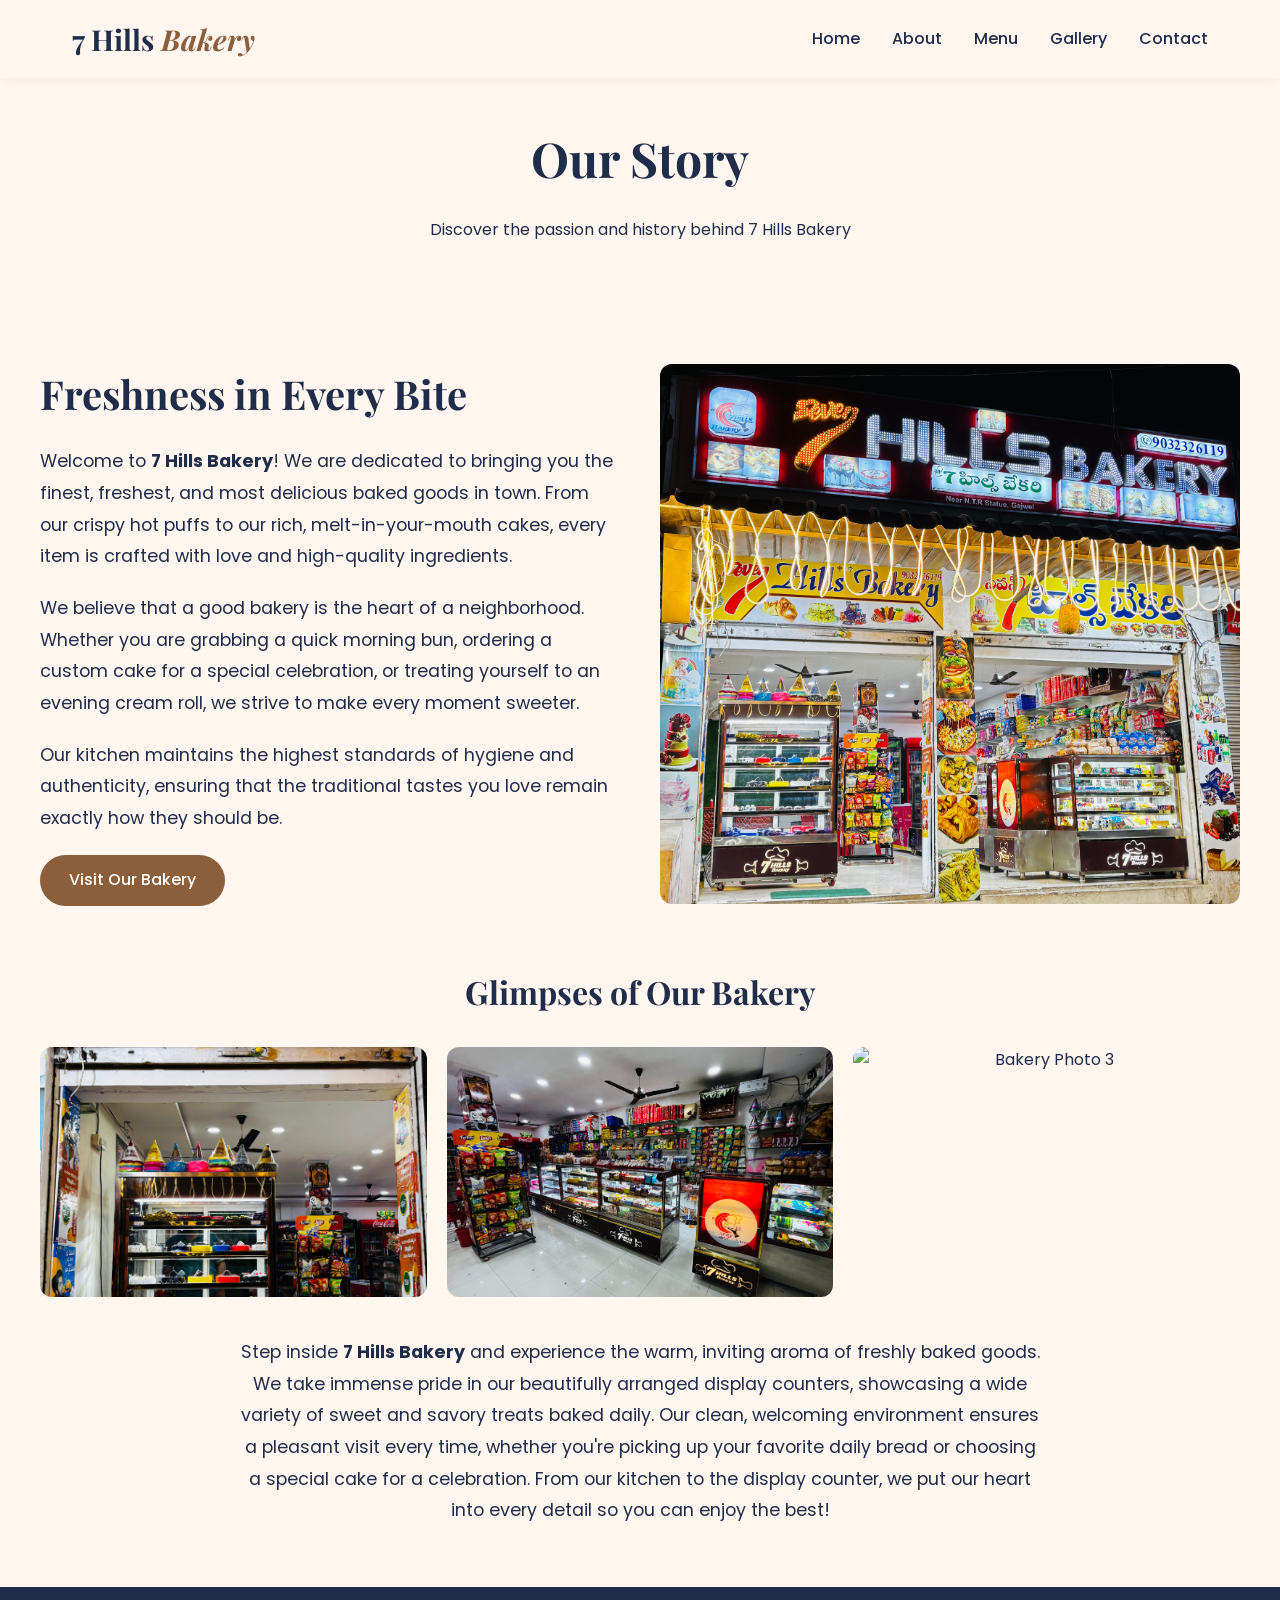
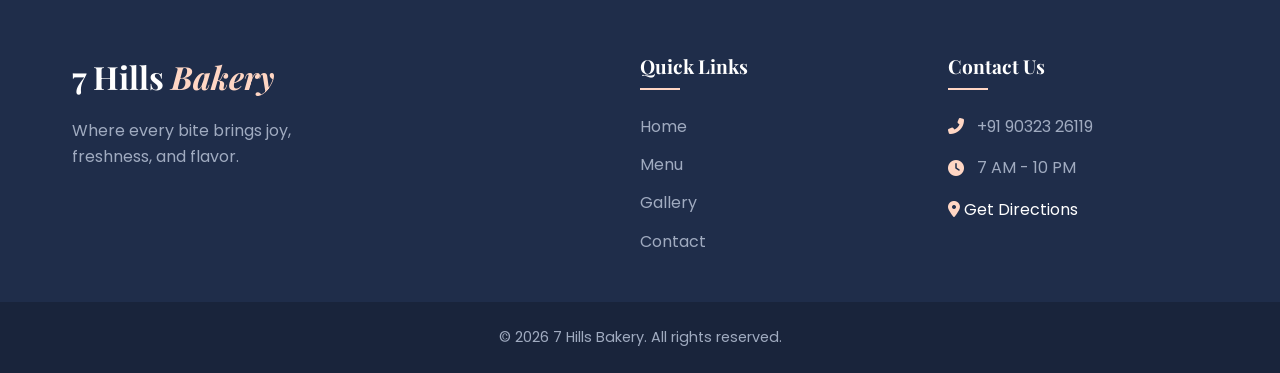
==== about.html @ 0847f035 "Add about page, update bakery photos, and set correct Google Maps location" ====
<!DOCTYPE html>
<html lang="en">
<head>
    <meta charset="UTF-8">
    <meta name="viewport" content="width=device-width, initial-scale=1.0">
    <meta name="description" content="About 7 Hills Bakery - Our story, history, and freshly baked happiness.">
    <title>About Us | 7 Hills Bakery</title>
    <!-- Google Fonts -->
    <link rel="preconnect" href="https://fonts.googleapis.com">
    <link rel="preconnect" href="https://fonts.gstatic.com" crossorigin>
    <link href="https://fonts.googleapis.com/css2?family=Playfair+Display:ital,wght@0,400;0,600;0,700;1,400&family=Poppins:wght@300;400;500;600&display=swap" rel="stylesheet">
    <!-- FontAwesome for Icons -->
    <link rel="stylesheet" href="https://cdnjs.cloudflare.com/ajax/libs/font-awesome/6.4.0/css/all.min.css">
    <!-- Custom CSS -->
    <link rel="stylesheet" href="style.css">
    <style>
        .about-page-hero {
            padding: 120px 0 60px;
            text-align: center;
            background-color: var(--light-color);
        }
        .about-page-hero h1 {
            color: var(--primary-color);
            margin-bottom: 20px;
            font-size: 3rem;
        }
        .about-details {
            padding: 60px 0;
        }
        .about-story {
            display: flex;
            align-items: center;
            gap: 40px;
            margin-bottom: 60px;
        }
        .about-story-text {
            flex: 1;
        }
        .about-story-text h2 {
            color: var(--secondary-color);
            margin-bottom: 20px;
            font-size: 2.5rem;
        }
        .about-story-text p {
            font-size: 1.1rem;
            line-height: 1.8;
            margin-bottom: 20px;
        }
        .about-story-img {
            flex: 1;
        }
        .about-story-img img {
            width: 100%;
            border-radius: 12px;
            box-shadow: var(--shadow);
        }
        .bakery-photos {
            text-align: center;
            margin-top: 60px;
        }
        .bakery-photos h3 {
            color: var(--primary-color);
            font-size: 2rem;
            margin-bottom: 30px;
        }
        .photo-grid {
            display: grid;
            grid-template-columns: repeat(auto-fit, minmax(300px, 1fr));
            gap: 20px;
        }
        .photo-grid img {
            width: 100%;
            height: 250px;
            object-fit: cover;
            border-radius: 12px;
            transition: var(--transition);
        }
        .photo-grid img:hover {
            transform: scale(1.05);
        }
        
        @media (max-width: 768px) {
            .about-story {
                flex-direction: column;
            }
        }
    </style>
</head>
<body>
    <!-- Navbar -->
    <header class="navbar">
        <div class="container nav-container">
            <a href="index.html" class="logo">7 Hills <span>Bakery</span></a>
            <nav>
                <ul class="nav-links">
                    <li><a href="index.html#home">Home</a></li>
                    <li><a href="about.html">About</a></li>
                    <li><a href="index.html#menu">Menu</a></li>
                    <li><a href="index.html#gallery">Gallery</a></li>
                    <li><a href="index.html#contact">Contact</a></li>
                </ul>
            </nav>
            <button class="mobile-menu-btn" aria-label="Toggle menu">
                <i class="fas fa-bars"></i>
            </button>
        </div>
    </header>

    <section class="about-page-hero fade-in">
        <div class="container">
            <h1>Our Story</h1>
            <p>Discover the passion and history behind 7 Hills Bakery</p>
        </div>
    </section>

    <section class="about-details container fade-in">
        <div class="about-story">
            <div class="about-story-text">
                <h2>Freshness in Every Bite</h2>
                <p>Welcome to <strong>7 Hills Bakery</strong>! We are dedicated to bringing you the finest, freshest, and most delicious baked goods in town. From our crispy hot puffs to our rich, melt-in-your-mouth cakes, every item is crafted with love and high-quality ingredients.</p>
                <p>We believe that a good bakery is the heart of a neighborhood. Whether you are grabbing a quick morning bun, ordering a custom cake for a special celebration, or treating yourself to an evening cream roll, we strive to make every moment sweeter.</p>
                <p>Our kitchen maintains the highest standards of hygiene and authenticity, ensuring that the traditional tastes you love remain exactly how they should be.</p>
                <a href="index.html#contact" class="btn btn-primary mt-3">Visit Our Bakery</a>
            </div>
            <div class="about-story-img">
                <img src="images/pic2.jpeg" alt="Inside 7 Hills Bakery" loading="lazy">
            </div>
        </div>

        <div class="bakery-photos">
            <h3>Glimpses of Our Bakery</h3>
            <div class="photo-grid">
                <img src="images/pic1.jpeg" alt="Bakery Photo 1">
                <img src="images/pic3.jpeg" alt="Bakery Photo 2">
                <img src="images/pic4.jpeg" alt="Bakery Photo 3">
            </div>
            <p style="margin-top: 40px; font-size: 1.1rem; line-height: 1.8; color: var(--text-color); max-width: 800px; margin-left: auto; margin-right: auto;">
                Step inside <strong>7 Hills Bakery</strong> and experience the warm, inviting aroma of freshly baked goods. We take immense pride in our beautifully arranged display counters, showcasing a wide variety of sweet and savory treats baked daily. Our clean, welcoming environment ensures a pleasant visit every time, whether you're picking up your favorite daily bread or choosing a special cake for a celebration. From our kitchen to the display counter, we put our heart into every detail so you can enjoy the best!
            </p>
        </div>
    </section>

    <!-- Footer -->
    <footer>
        <div class="container footer-content">
            <div class="footer-logo">
                <h2>7 Hills <span>Bakery</span></h2>
                <p>Where every bite brings joy, freshness, and flavor.</p>
            </div>
            <div class="footer-links">
                <h3>Quick Links</h3>
                <ul>
                    <li><a href="index.html#home">Home</a></li>
                    <li><a href="index.html#menu">Menu</a></li>
                    <li><a href="index.html#gallery">Gallery</a></li>
                    <li><a href="index.html#contact">Contact</a></li>
                </ul>
            </div>
            <div class="footer-contact">
                <h3>Contact Us</h3>
                <p><i class="fas fa-phone-alt"></i> +91 90323 26119</p>
                <p><i class="fas fa-clock"></i> 7 AM - 10 PM</p>
                <p>
                    <a href="https://www.google.com/maps/place/7+HILLS+BAKERY,+Rajiv+Park+Road,+Near+NTR+Statue,+Opp:,+Doulatabad+-+Gajwel+Rd,+Gajwel,+Telangana+502278/data=!4m2!3m1!1s0x3bcc873966e0f987:0x584c454241b28f35" target="_blank" class="text-white">
                        <i class="fas fa-map-marker-alt"></i> Get Directions
                    </a>
                </p>
            </div>
        </div>
        <div class="footer-bottom">
            <p>&copy; 2026 7 Hills Bakery. All rights reserved.</p>
        </div>
    </footer>

    <!-- Custom JS -->
    <script src="script.js"></script>
</body>
</html>
---- style.css ----
/* Custom Properties / Variables */
:root {
    --primary-peach: #FFD6C4;
    --primary-peach-dark: #ffb89e;
    --soft-pink: #FAD9E6;
    --light-cream: #FFF7EF;
    --navy-blue: #1F2D4A;
    --navy-blue-light: #2c3f68;
    --bakery-brown: #8B5E3C;
    --bakery-brown-hover: #724c30;
    --white: #ffffff;
    --gray-bg: #f9f9f9;
    --border-radius: 16px;
    --box-shadow: 0 10px 30px rgba(139, 94, 60, 0.08);
    --box-shadow-hover: 0 15px 40px rgba(139, 94, 60, 0.15);
    --transition: all 0.3s ease;
    
    --font-heading: 'Playfair Display', serif;
    --font-body: 'Poppins', sans-serif;
}

/* Reset & Global */
* {
    margin: 0;
    padding: 0;
    box-sizing: border-box;
}

html {
    scroll-behavior: smooth;
    font-size: 16px;
}

body {
    font-family: var(--font-body);
    color: var(--navy-blue);
    background-color: var(--light-cream);
    line-height: 1.6;
    overflow-x: hidden;
}

h1, h2, h3, h4, h5, h6 {
    font-family: var(--font-heading);
    color: var(--navy-blue);
    margin-bottom: 0.5rem;
}

a {
    text-decoration: none;
    color: inherit;
    transition: var(--transition);
}

ul {
    list-style: none;
}

img {
    max-width: 100%;
    height: auto;
    display: block;
}

.container {
    max-width: 1200px;
    margin: 0 auto;
    padding: 0 2rem;
}

.bg-light {
    background-color: var(--white);
}

/* Typography */
.section-header {
    text-align: center;
    margin-bottom: 3rem;
}

.section-header h2 {
    font-size: 2.5rem;
    color: var(--navy-blue);
    position: relative;
    display: inline-block;
    padding-bottom: 0.5rem;
}

.section-header h2::after {
    content: '';
    position: absolute;
    bottom: 0;
    left: 50%;
    transform: translateX(-50%);
    width: 60px;
    height: 3px;
    background-color: var(--bakery-brown);
    border-radius: 2px;
}

.section-header p {
    color: var(--bakery-brown);
    font-size: 1.1rem;
    margin-top: 1rem;
}

/* Buttons */
.btn {
    display: inline-flex;
    align-items: center;
    justify-content: center;
    gap: 0.5rem;
    padding: 0.8rem 1.8rem;
    font-size: 1rem;
    font-weight: 500;
    border-radius: 50px;
    cursor: pointer;
    transition: var(--transition);
    border: none;
    font-family: var(--font-body);
}

.btn-primary {
    background-color: var(--bakery-brown);
    color: var(--white);
}

.btn-primary:hover {
    background-color: var(--bakery-brown-hover);
    transform: translateY(-2px);
    box-shadow: var(--box-shadow);
}

.btn-secondary {
    background-color: #25D366; /* WhatsApp Green */
    color: var(--white);
}

.btn-secondary:hover {
    background-color: #128C7E;
    transform: translateY(-2px);
    box-shadow: var(--box-shadow);
}

.btn-outline {
    background-color: transparent;
    color: var(--bakery-brown);
    border: 2px solid var(--bakery-brown);
}

.btn-outline:hover {
    background-color: var(--bakery-brown);
    color: var(--white);
}

.w-100 {
    width: 100%;
}

/* Navbar */
.navbar {
    position: fixed;
    top: 0;
    left: 0;
    width: 100%;
    padding: 1rem 0;
    background-color: rgba(255, 247, 239, 0.95);
    backdrop-filter: blur(10px);
    z-index: 1000;
    transition: var(--transition);
    box-shadow: 0 2px 10px rgba(0,0,0,0.05);
}

.navbar.scrolled {
    padding: 0.8rem 0;
    background-color: rgba(255, 255, 255, 0.98);
}

.nav-container {
    display: flex;
    justify-content: space-between;
    align-items: center;
}

.logo {
    font-family: var(--font-heading);
    font-size: 1.8rem;
    font-weight: 700;
    color: var(--navy-blue);
}

.logo span {
    color: var(--bakery-brown);
    font-style: italic;
}

.nav-links {
    display: flex;
    gap: 2rem;
}

.nav-links a {
    font-weight: 500;
    color: var(--navy-blue);
    position: relative;
}

.nav-links a::after {
    content: '';
    position: absolute;
    bottom: -5px;
    left: 0;
    width: 0;
    height: 2px;
    background-color: var(--bakery-brown);
    transition: var(--transition);
}

.nav-links a:hover::after, .nav-links a.active::after {
    width: 100%;
}

.nav-links a:hover, .nav-links a.active {
    color: var(--bakery-brown);
}

.mobile-menu-btn {
    display: none;
    font-size: 1.5rem;
    color: var(--navy-blue);
    background: none;
    border: none;
    cursor: pointer;
}

/* Hero Section */
.hero {
    min-height: 100vh;
    display: flex;
    align-items: center;
    position: relative;
    background: linear-gradient(135deg, var(--primary-peach) 0%, var(--soft-pink) 100%);
    overflow: hidden;
    padding-top: 5rem;
}

.hero-bg-icons {
    position: absolute;
    top: 0;
    left: 0;
    width: 100%;
    height: 100%;
    opacity: 0.1;
    pointer-events: none;
    z-index: 1;
}

.hero-bg-icons i {
    position: absolute;
    font-size: 4rem;
    color: var(--bakery-brown);
    animation: float 6s ease-in-out infinite;
}

.hero-bg-icons .icon1 { top: 20%; left: 10%; animation-delay: 0s; }
.hero-bg-icons .icon2 { top: 70%; left: 15%; animation-delay: 1s; font-size: 5rem; }
.hero-bg-icons .icon3 { top: 30%; right: 15%; animation-delay: 2s; font-size: 6rem; }
.hero-bg-icons .icon4 { top: 80%; right: 20%; animation-delay: 3s; font-size: 4rem; }
.hero-bg-icons .icon5 { top: 50%; left: 50%; animation-delay: 1.5s; font-size: 8rem; opacity: 0.05; }

@keyframes float {
    0% { transform: translateY(0) rotate(0deg); }
    50% { transform: translateY(-20px) rotate(10deg); }
    100% { transform: translateY(0) rotate(0deg); }
}

.hero-content {
    position: relative;
    z-index: 2;
    text-align: center;
    max-width: 800px;
    margin: 0 auto;
}

.hero h1 {
    font-size: 4rem;
    line-height: 1.2;
    margin-bottom: 1.5rem;
    color: var(--navy-blue);
    text-shadow: 2px 2px 4px rgba(255,255,255,0.3);
}

.hero p {
    font-size: 1.3rem;
    margin-bottom: 2.5rem;
    color: var(--navy-blue-light);
    font-weight: 400;
}

.hero-buttons {
    display: flex;
    justify-content: center;
    gap: 1.5rem;
    flex-wrap: wrap;
}

/* About Section */
.about {
    padding: 6rem 0;
}

.about-text {
    text-align: center;
    max-width: 800px;
    margin: 0 auto 4rem;
}

.about-text h2 {
    font-size: 2.5rem;
    margin-bottom: 1rem;
}

.about-text p {
    font-size: 1.1rem;
    color: var(--navy-blue-light);
}

.why-choose-us h3 {
    text-align: center;
    font-size: 2rem;
    margin-bottom: 2rem;
    color: var(--bakery-brown);
}

.features-grid {
    display: grid;
    grid-template-columns: repeat(auto-fit, minmax(200px, 1fr));
    gap: 1.5rem;
}

.feature-card {
    background: var(--white);
    padding: 2rem 1rem;
    text-align: center;
    border-radius: var(--border-radius);
    box-shadow: var(--box-shadow);
    transition: var(--transition);
}

.feature-card:hover {
    transform: translateY(-5px);
    box-shadow: var(--box-shadow-hover);
}

.feature-card i {
    font-size: 2.5rem;
    color: var(--primary-peach-dark);
    margin-bottom: 1rem;
}

.feature-card h4 {
    font-size: 1.1rem;
    font-family: var(--font-body);
    font-weight: 600;
    line-height: 1.3;
}

/* Menu Section */
.menu {
    padding: 6rem 0;
}

.menu-filters {
    display: flex;
    justify-content: center;
    flex-wrap: wrap;
    gap: 1rem;
    margin-bottom: 3rem;
}

.filter-btn {
    padding: 0.6rem 1.5rem;
    background: transparent;
    border: 2px solid var(--soft-pink);
    border-radius: 50px;
    color: var(--navy-blue);
    font-family: var(--font-body);
    font-weight: 500;
    cursor: pointer;
    transition: var(--transition);
}

.filter-btn:hover, .filter-btn.active {
    background: var(--soft-pink);
    color: var(--navy-blue);
}

.menu-grid {
    display: grid;
    grid-template-columns: repeat(auto-fill, minmax(300px, 1fr));
    gap: 2rem;
}

.menu-category {
    background: var(--light-cream);
    padding: 2rem;
    border-radius: var(--border-radius);
    box-shadow: var(--box-shadow);
    transition: var(--transition);
    border-top: 5px solid var(--primary-peach);
}

.menu-category:hover {
    box-shadow: var(--box-shadow-hover);
    transform: translateY(-5px);
}

.menu-category h3 {
    font-size: 1.5rem;
    color: var(--bakery-brown);
    margin-bottom: 1rem;
    padding-bottom: 0.5rem;
    border-bottom: 2px dashed var(--soft-pink);
}

.menu-category ul {
    display: flex;
    flex-direction: column;
    gap: 0.8rem;
}

.menu-category li {
    display: flex;
    align-items: center;
    position: relative;
    padding-left: 1.5rem;
    color: var(--navy-blue-light);
    font-weight: 500;
}

.menu-category li::before {
    content: '\f111';
    font-family: 'Font Awesome 5 Free';
    font-weight: 900;
    font-size: 0.4rem;
    color: var(--primary-peach-dark);
    position: absolute;
    left: 0;
    top: 50%;
    transform: translateY(-50%);
}

/* Gallery Section */
.gallery {
    padding: 6rem 0;
}

.gallery-grid {
    display: grid;
    grid-template-columns: repeat(3, 1fr);
    gap: 1.5rem;
}

.gallery-item {
    position: relative;
    border-radius: var(--border-radius);
    overflow: hidden;
    aspect-ratio: 1 / 1;
    box-shadow: var(--box-shadow);
    cursor: pointer;
}

.gallery-item img {
    width: 100%;
    height: 100%;
    object-fit: cover;
    transition: transform 0.5s ease;
}

.gallery-overlay {
    position: absolute;
    top: 0;
    left: 0;
    width: 100%;
    height: 100%;
    background: rgba(31, 45, 74, 0.4);
    display: flex;
    align-items: center;
    justify-content: center;
    opacity: 0;
    transition: var(--transition);
}

.gallery-overlay span {
    color: var(--white);
    font-family: var(--font-heading);
    font-size: 1.5rem;
    font-weight: 600;
    transform: translateY(20px);
    transition: var(--transition);
}

.gallery-item:hover img {
    transform: scale(1.1);
}

.gallery-item:hover .gallery-overlay {
    opacity: 1;
}

.gallery-item:hover .gallery-overlay span {
    transform: translateY(0);
}

/* Contact Section */
.contact {
    padding: 6rem 0;
}

.contact-wrapper {
    display: grid;
    grid-template-columns: 1fr 1fr;
    gap: 3rem;
    margin-bottom: 3rem;
}

.contact-info {
    display: flex;
    flex-direction: column;
    gap: 2rem;
}

.info-item {
    display: flex;
    align-items: flex-start;
    gap: 1.2rem;
}

.info-icon {
    width: 50px;
    height: 50px;
    background: var(--soft-pink);
    border-radius: 50%;
    display: flex;
    align-items: center;
    justify-content: center;
    font-size: 1.2rem;
    color: var(--bakery-brown);
    flex-shrink: 0;
}

.info-item h3 {
    font-size: 1.2rem;
    margin-bottom: 0.2rem;
}

.info-item p, .info-item a {
    color: var(--navy-blue-light);
}

.info-item a:hover {
    color: var(--bakery-brown);
}

.contact-actions {
    display: flex;
    gap: 1rem;
    margin-top: 1rem;
}

.contact-form-container {
    background: var(--white);
    padding: 2.5rem;
    border-radius: var(--border-radius);
    box-shadow: var(--box-shadow);
}

.contact-form h3 {
    font-size: 1.8rem;
    margin-bottom: 1.5rem;
    text-align: center;
}

.form-group {
    margin-bottom: 1.2rem;
}

.form-group input, .form-group textarea {
    width: 100%;
    padding: 1rem;
    border: 1px solid #e0e0e0;
    border-radius: 8px;
    font-family: var(--font-body);
    font-size: 1rem;
    transition: var(--transition);
    background: var(--gray-bg);
}

.form-group input:focus, .form-group textarea:focus {
    outline: none;
    border-color: var(--primary-peach-dark);
    background: var(--white);
    box-shadow: 0 0 0 3px rgba(255, 214, 196, 0.3);
}

.map-container {
    border-radius: var(--border-radius);
    overflow: hidden;
    position: relative;
    box-shadow: var(--box-shadow);
}

.map-link-container {
    background: var(--white);
    padding: 1rem;
    text-align: center;
}

.map-link {
    display: inline-flex;
    align-items: center;
    gap: 0.5rem;
    color: var(--bakery-brown);
    font-weight: 500;
}

.map-link:hover {
    color: var(--navy-blue);
}

/* Footer */
footer {
    background-color: var(--navy-blue);
    color: var(--white);
    padding: 4rem 0 0;
}

.footer-content {
    display: grid;
    grid-template-columns: 2fr 1fr 1fr;
    gap: 3rem;
    margin-bottom: 3rem;
}

.footer-logo h2 {
    color: var(--white);
    font-size: 2rem;
}

.footer-logo span {
    color: var(--primary-peach);
    font-style: italic;
}

.footer-logo p {
    color: #a0abc0;
    margin-top: 1rem;
    max-width: 300px;
}

.footer-links h3, .footer-contact h3 {
    color: var(--white);
    font-size: 1.2rem;
    margin-bottom: 1.5rem;
    position: relative;
    padding-bottom: 0.5rem;
}

.footer-links h3::after, .footer-contact h3::after {
    content: '';
    position: absolute;
    bottom: 0;
    left: 0;
    width: 40px;
    height: 2px;
    background-color: var(--primary-peach);
}

.footer-links ul {
    display: flex;
    flex-direction: column;
    gap: 0.8rem;
}

.footer-links a {
    color: #a0abc0;
}

.footer-links a:hover {
    color: var(--primary-peach);
    padding-left: 5px;
}

.footer-contact p {
    display: flex;
    align-items: center;
    gap: 0.8rem;
    color: #a0abc0;
    margin-bottom: 1rem;
}

.footer-contact i {
    color: var(--primary-peach);
}

.footer-contact a.text-white {
    color: var(--white);
}

.footer-contact a.text-white:hover {
    color: var(--primary-peach);
}

.footer-bottom {
    background-color: rgba(0, 0, 0, 0.2);
    padding: 1.5rem 0;
    text-align: center;
    color: #a0abc0;
    font-size: 0.9rem;
}

/* Floating WhatsApp */
.floating-wa {
    position: fixed;
    bottom: 30px;
    right: 30px;
    width: 60px;
    height: 60px;
    background-color: #25D366;
    color: white;
    border-radius: 50%;
    display: flex;
    align-items: center;
    justify-content: center;
    font-size: 2rem;
    box-shadow: 0 4px 15px rgba(37, 211, 102, 0.3);
    z-index: 1000;
    transition: var(--transition);
}

.floating-wa:hover {
    transform: scale(1.1);
    box-shadow: 0 6px 20px rgba(37, 211, 102, 0.4);
}

/* Animation Classes */
.fade-in {
    opacity: 0;
    transform: translateY(30px);
    transition: opacity 0.8s ease, transform 0.8s ease;
}

.fade-in.visible {
    opacity: 1;
    transform: translateY(0);
}

/* Responsive */
@media (max-width: 992px) {
    .hero h1 { font-size: 3rem; }
    .gallery-grid { grid-template-columns: repeat(2, 1fr); }
    .contact-wrapper { grid-template-columns: 1fr; }
    .footer-content { grid-template-columns: 1fr 1fr; }
}

@media (max-width: 768px) {
    .nav-links {
        position: fixed;
        top: 70px;
        left: -100%;
        width: 100%;
        height: calc(100vh - 70px);
        background: var(--white);
        flex-direction: column;
        align-items: center;
        justify-content: center;
        gap: 2rem;
        transition: 0.4s ease;
    }

    .nav-links.active {
        left: 0;
    }

    .mobile-menu-btn {
        display: block;
    }

    .hero h1 { font-size: 2.5rem; }
    .section-header h2 { font-size: 2rem; }
    
    .footer-content { grid-template-columns: 1fr; gap: 2rem; }
    
    .contact-actions {
        flex-direction: column;
    }
}

@media (max-width: 576px) {
    .hero h1 { font-size: 2rem; }
    .gallery-grid { grid-template-columns: 1fr; }
    .hero-buttons { flex-direction: column; width: 100%; }
    .hero-buttons .btn { width: 100%; }
}
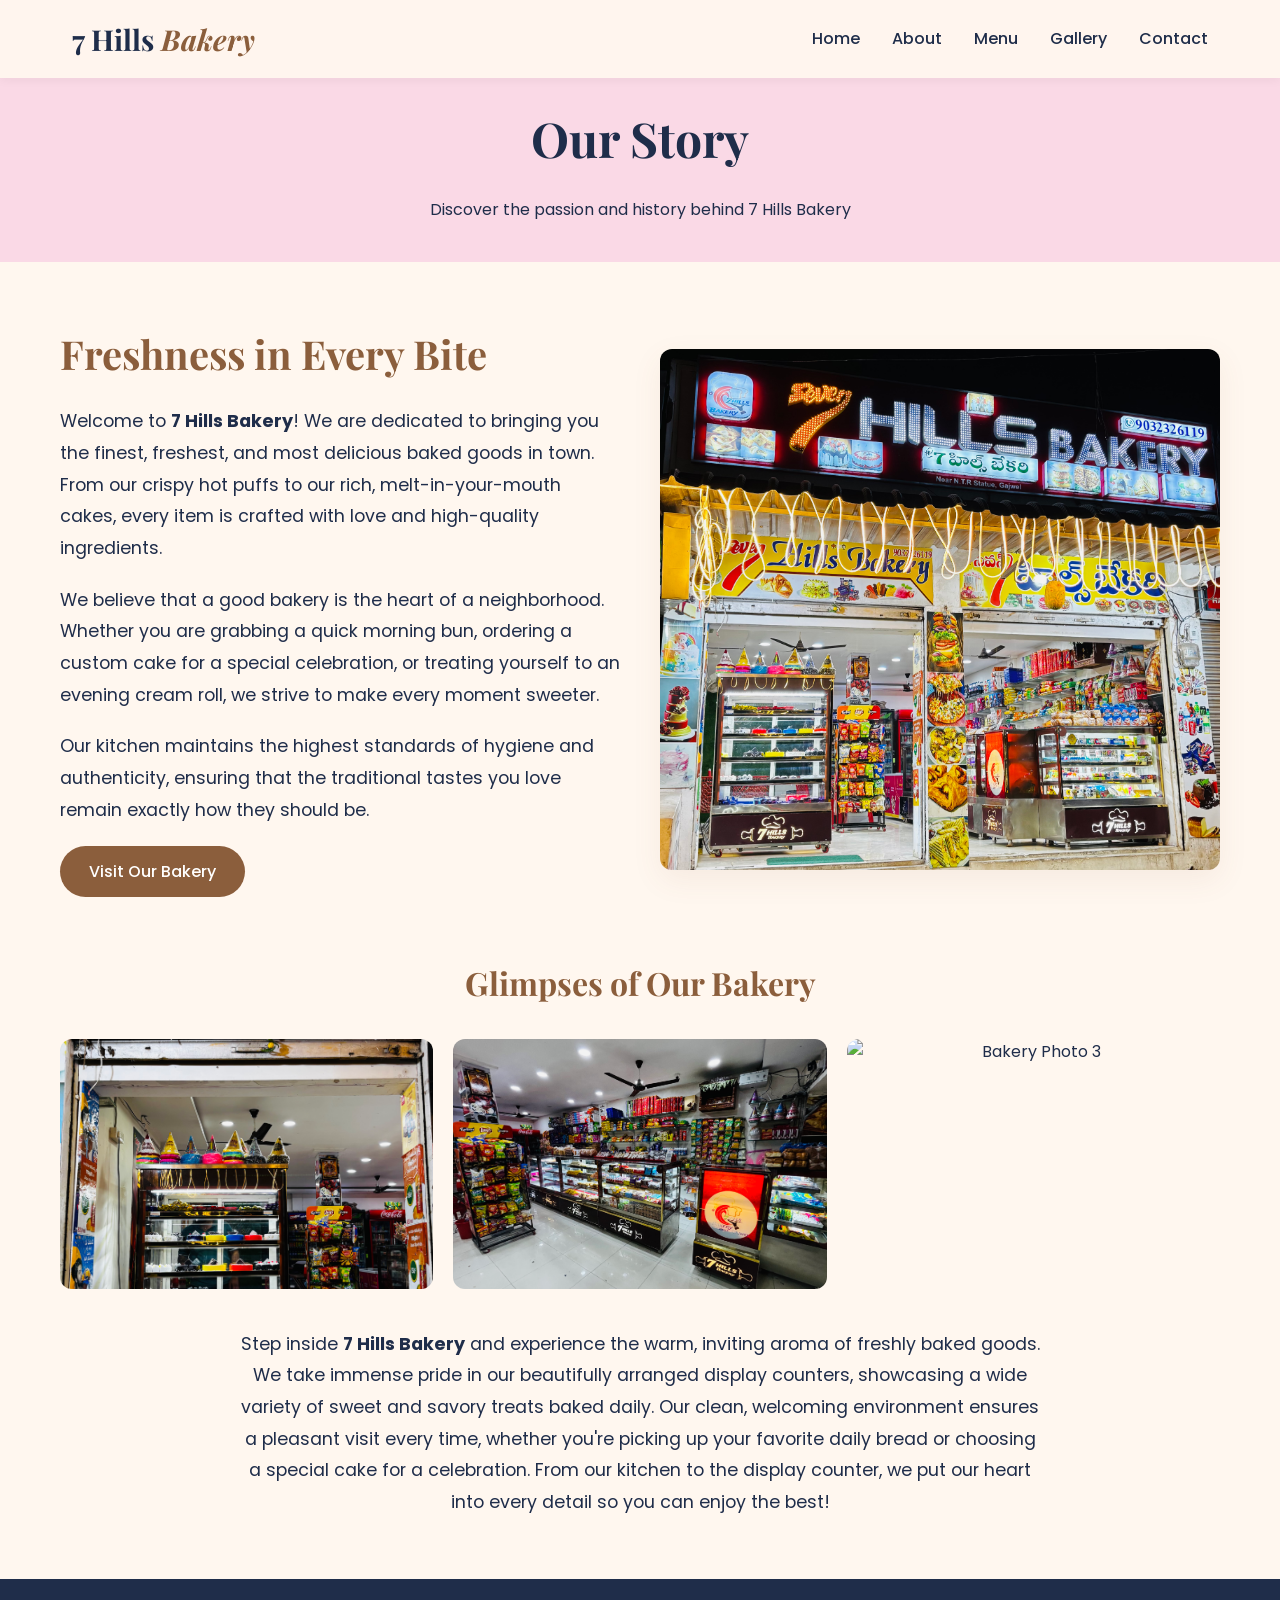
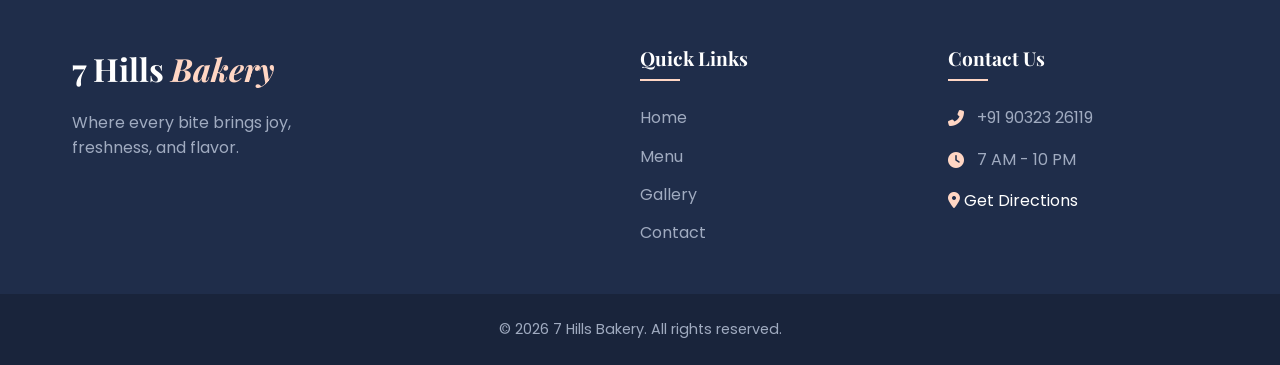
==== commit 67b4cb11: "Fix About page mobile responsiveness and theme colors" ====
--- a/about.html
+++ b/about.html
@@ -13,19 +13,25 @@
     <link rel="stylesheet" href="https://cdnjs.cloudflare.com/ajax/libs/font-awesome/6.4.0/css/all.min.css">
     <!-- Custom CSS -->
     <link rel="stylesheet" href="style.css">
+    <!-- Open Graph / Facebook -->
+    <meta property="og:type" content="website">
+    <meta property="og:url" content="https://7hillsbakerygajwel.com/about.html">
+    <meta property="og:title" content="Our Story | 7 Hills Bakery">
+    <meta property="og:description" content="Discover the passion and history behind 7 Hills Bakery. We bring you freshly baked joy every day.">
+    <meta property="og:image" content="images/pic2.jpeg">
     <style>
         .about-page-hero {
-            padding: 120px 0 60px;
+            padding: 100px 20px 40px;
             text-align: center;
-            background-color: var(--light-color);
+            background-color: var(--soft-pink);
         }
         .about-page-hero h1 {
-            color: var(--primary-color);
+            color: var(--navy-blue);
             margin-bottom: 20px;
             font-size: 3rem;
         }
         .about-details {
-            padding: 60px 0;
+            padding: 60px 20px;
         }
         .about-story {
             display: flex;
@@ -37,7 +43,7 @@
             flex: 1;
         }
         .about-story-text h2 {
-            color: var(--secondary-color);
+            color: var(--bakery-brown);
             margin-bottom: 20px;
             font-size: 2.5rem;
         }
@@ -52,20 +58,20 @@
         .about-story-img img {
             width: 100%;
             border-radius: 12px;
-            box-shadow: var(--shadow);
+            box-shadow: var(--box-shadow);
         }
         .bakery-photos {
             text-align: center;
             margin-top: 60px;
         }
         .bakery-photos h3 {
-            color: var(--primary-color);
+            color: var(--bakery-brown);
             font-size: 2rem;
             margin-bottom: 30px;
         }
         .photo-grid {
             display: grid;
-            grid-template-columns: repeat(auto-fit, minmax(300px, 1fr));
+            grid-template-columns: repeat(auto-fit, minmax(min(100%, 280px), 1fr));
             gap: 20px;
         }
         .photo-grid img {
@@ -82,6 +88,13 @@
         @media (max-width: 768px) {
             .about-story {
                 flex-direction: column;
+                gap: 20px;
+            }
+            .about-page-hero h1 {
+                font-size: 2.5rem;
+            }
+            .about-story-text h2 {
+                font-size: 2rem;
             }
         }
     </style>
--- a/style.css
+++ b/style.css
@@ -405,8 +405,10 @@
     padding: 2rem;
     border-radius: var(--border-radius);
     box-shadow: var(--box-shadow);
-    transition: var(--transition);
+    transition: opacity 0.4s ease, transform 0.4s ease, box-shadow 0.3s ease;
     border-top: 5px solid var(--primary-peach);
+    opacity: 1;
+    transform: translateY(0);
 }
 
 .menu-category:hover {
@@ -740,6 +742,70 @@
 .floating-wa:hover {
     transform: scale(1.1);
     box-shadow: 0 6px 20px rgba(37, 211, 102, 0.4);
+}
+
+/* Reviews Section */
+.reviews {
+    padding: 6rem 0;
+}
+
+.reviews-slider-container {
+    width: 100%;
+    overflow: hidden;
+    padding: 20px 0;
+    position: relative;
+}
+
+.reviews-track {
+    display: flex;
+    gap: 30px;
+    width: max-content;
+    animation: scroll-reviews 80s linear infinite;
+}
+
+.reviews-slider-container:hover .reviews-track {
+    animation-play-state: paused;
+}
+
+.review-card {
+    background-color: var(--white);
+    padding: 30px;
+    border-radius: var(--border-radius);
+    box-shadow: var(--box-shadow);
+    text-align: center;
+    transition: var(--transition);
+    width: 350px;
+    flex-shrink: 0;
+    white-space: normal;
+}
+
+@keyframes scroll-reviews {
+    0% { transform: translateX(0); }
+    100% { transform: translateX(calc(-50% - 15px)); }
+}
+
+.review-card:hover {
+    transform: translateY(-5px);
+    box-shadow: var(--box-shadow-hover);
+}
+
+.review-card .stars {
+    color: #f39c12;
+    margin-bottom: 15px;
+    font-size: 1.2rem;
+}
+
+.review-text {
+    font-size: 1.05rem;
+    line-height: 1.6;
+    margin-bottom: 20px;
+    font-style: italic;
+    color: var(--navy-blue-light);
+}
+
+.reviewer-name {
+    color: var(--bakery-brown);
+    font-weight: 600;
 }
 
 /* Animation Classes */
@@ -793,6 +859,15 @@
     .contact-actions {
         flex-direction: column;
     }
+    
+    .review-card {
+        width: 280px;
+        padding: 20px;
+    }
+    
+    .review-text {
+        font-size: 0.95rem;
+    }
 }
 
 @media (max-width: 576px) {
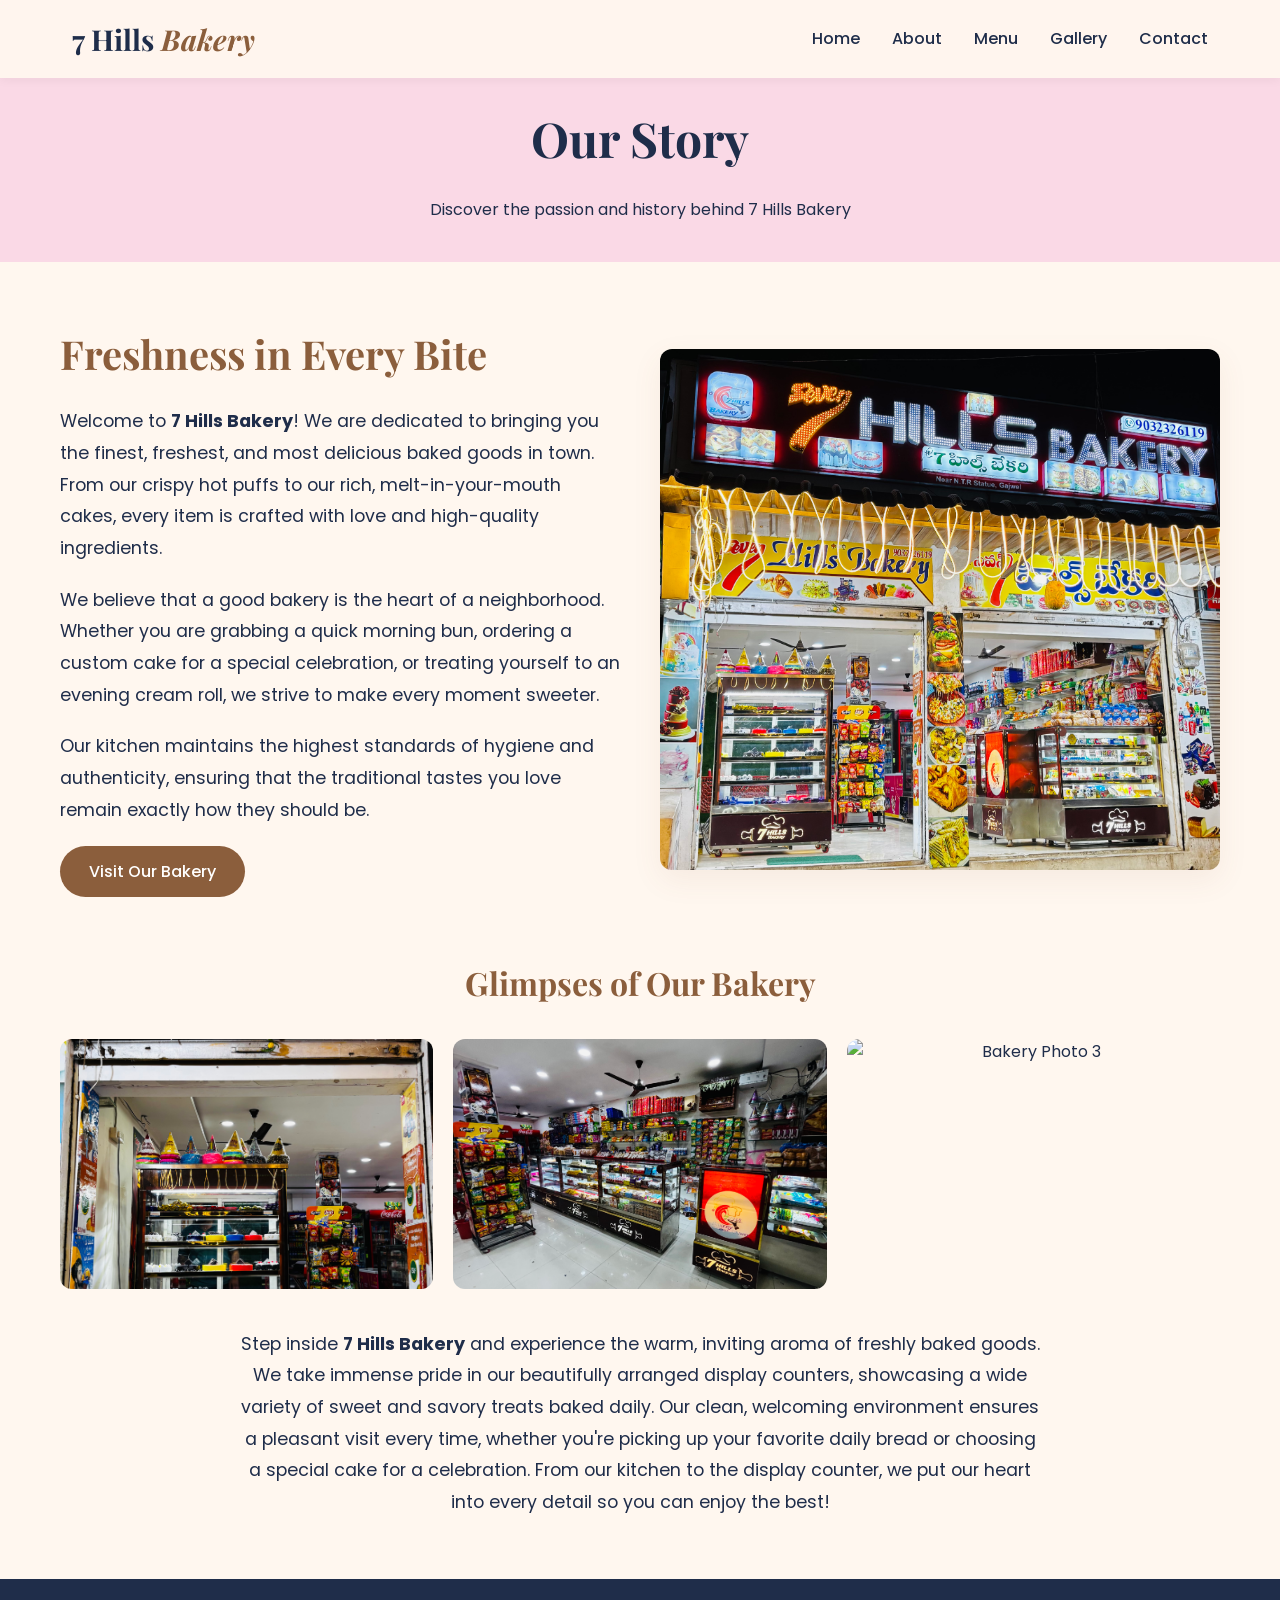
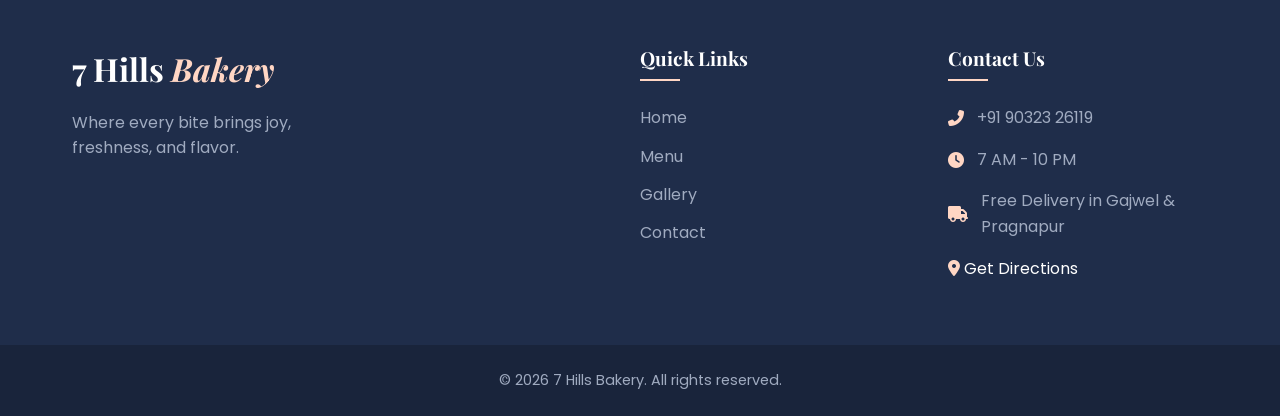
==== commit 44cc8cd0: "Added delivery info for Gajwel & Pragnapur and optimized features layout" ====
--- a/about.html
+++ b/about.html
@@ -173,6 +173,7 @@
                 <h3>Contact Us</h3>
                 <p><i class="fas fa-phone-alt"></i> +91 90323 26119</p>
                 <p><i class="fas fa-clock"></i> 7 AM - 10 PM</p>
+                <p><i class="fas fa-truck"></i> Free Delivery in Gajwel & Pragnapur</p>
                 <p>
                     <a href="https://www.google.com/maps/place/7+HILLS+BAKERY,+Rajiv+Park+Road,+Near+NTR+Statue,+Opp:,+Doulatabad+-+Gajwel+Rd,+Gajwel,+Telangana+502278/data=!4m2!3m1!1s0x3bcc873966e0f987:0x584c454241b28f35" target="_blank" class="text-white">
                         <i class="fas fa-map-marker-alt"></i> Get Directions
--- a/style.css
+++ b/style.css
@@ -14,7 +14,7 @@
     --box-shadow: 0 10px 30px rgba(139, 94, 60, 0.08);
     --box-shadow-hover: 0 15px 40px rgba(139, 94, 60, 0.15);
     --transition: all 0.3s ease;
-    
+
     --font-heading: 'Playfair Display', serif;
     --font-body: 'Poppins', sans-serif;
 }
@@ -39,7 +39,12 @@
     overflow-x: hidden;
 }
 
-h1, h2, h3, h4, h5, h6 {
+h1,
+h2,
+h3,
+h4,
+h5,
+h6 {
     font-family: var(--font-heading);
     color: var(--navy-blue);
     margin-bottom: 0.5rem;
@@ -131,7 +136,8 @@
 }
 
 .btn-secondary {
-    background-color: #25D366; /* WhatsApp Green */
+    background-color: #25D366;
+    /* WhatsApp Green */
     color: var(--white);
 }
 
@@ -167,7 +173,7 @@
     backdrop-filter: blur(10px);
     z-index: 1000;
     transition: var(--transition);
-    box-shadow: 0 2px 10px rgba(0,0,0,0.05);
+    box-shadow: 0 2px 10px rgba(0, 0, 0, 0.05);
 }
 
 .navbar.scrolled {
@@ -215,11 +221,13 @@
     transition: var(--transition);
 }
 
-.nav-links a:hover::after, .nav-links a.active::after {
+.nav-links a:hover::after,
+.nav-links a.active::after {
     width: 100%;
 }
 
-.nav-links a:hover, .nav-links a.active {
+.nav-links a:hover,
+.nav-links a.active {
     color: var(--bakery-brown);
 }
 
@@ -261,16 +269,53 @@
     animation: float 6s ease-in-out infinite;
 }
 
-.hero-bg-icons .icon1 { top: 20%; left: 10%; animation-delay: 0s; }
-.hero-bg-icons .icon2 { top: 70%; left: 15%; animation-delay: 1s; font-size: 5rem; }
-.hero-bg-icons .icon3 { top: 30%; right: 15%; animation-delay: 2s; font-size: 6rem; }
-.hero-bg-icons .icon4 { top: 80%; right: 20%; animation-delay: 3s; font-size: 4rem; }
-.hero-bg-icons .icon5 { top: 50%; left: 50%; animation-delay: 1.5s; font-size: 8rem; opacity: 0.05; }
+.hero-bg-icons .icon1 {
+    top: 20%;
+    left: 10%;
+    animation-delay: 0s;
+}
+
+.hero-bg-icons .icon2 {
+    top: 70%;
+    left: 15%;
+    animation-delay: 1s;
+    font-size: 5rem;
+}
+
+.hero-bg-icons .icon3 {
+    top: 30%;
+    right: 15%;
+    animation-delay: 2s;
+    font-size: 6rem;
+}
+
+.hero-bg-icons .icon4 {
+    top: 80%;
+    right: 20%;
+    animation-delay: 3s;
+    font-size: 4rem;
+}
+
+.hero-bg-icons .icon5 {
+    top: 50%;
+    left: 50%;
+    animation-delay: 1.5s;
+    font-size: 8rem;
+    opacity: 0.05;
+}
 
 @keyframes float {
-    0% { transform: translateY(0) rotate(0deg); }
-    50% { transform: translateY(-20px) rotate(10deg); }
-    100% { transform: translateY(0) rotate(0deg); }
+    0% {
+        transform: translateY(0) rotate(0deg);
+    }
+
+    50% {
+        transform: translateY(-20px) rotate(10deg);
+    }
+
+    100% {
+        transform: translateY(0) rotate(0deg);
+    }
 }
 
 .hero-content {
@@ -286,7 +331,7 @@
     line-height: 1.2;
     margin-bottom: 1.5rem;
     color: var(--navy-blue);
-    text-shadow: 2px 2px 4px rgba(255,255,255,0.3);
+    text-shadow: 2px 2px 4px rgba(255, 255, 255, 0.3);
 }
 
 .hero p {
@@ -333,17 +378,34 @@
 
 .features-grid {
     display: grid;
-    grid-template-columns: repeat(auto-fit, minmax(200px, 1fr));
-    gap: 1.5rem;
+    grid-template-columns: repeat(6, 1fr);
+    gap: 1rem;
+}
+
+@media (max-width: 1200px) {
+    .features-grid {
+        grid-template-columns: repeat(3, 1fr);
+    }
+}
+
+@media (max-width: 768px) {
+    .features-grid {
+        grid-template-columns: repeat(2, 1fr);
+    }
 }
 
 .feature-card {
     background: var(--white);
-    padding: 2rem 1rem;
+    padding: 1.5rem 0.5rem;
     text-align: center;
     border-radius: var(--border-radius);
     box-shadow: var(--box-shadow);
     transition: var(--transition);
+    display: flex;
+    flex-direction: column;
+    align-items: center;
+    justify-content: center;
+    min-height: 180px;
 }
 
 .feature-card:hover {
@@ -358,7 +420,7 @@
 }
 
 .feature-card h4 {
-    font-size: 1.1rem;
+    font-size: 0.95rem;
     font-family: var(--font-body);
     font-weight: 600;
     line-height: 1.3;
@@ -389,7 +451,8 @@
     transition: var(--transition);
 }
 
-.filter-btn:hover, .filter-btn.active {
+.filter-btn:hover,
+.filter-btn.active {
     background: var(--soft-pink);
     color: var(--navy-blue);
 }
@@ -555,7 +618,8 @@
     margin-bottom: 0.2rem;
 }
 
-.info-item p, .info-item a {
+.info-item p,
+.info-item a {
     color: var(--navy-blue-light);
 }
 
@@ -586,7 +650,8 @@
     margin-bottom: 1.2rem;
 }
 
-.form-group input, .form-group textarea {
+.form-group input,
+.form-group textarea {
     width: 100%;
     padding: 1rem;
     border: 1px solid #e0e0e0;
@@ -597,7 +662,8 @@
     background: var(--gray-bg);
 }
 
-.form-group input:focus, .form-group textarea:focus {
+.form-group input:focus,
+.form-group textarea:focus {
     outline: none;
     border-color: var(--primary-peach-dark);
     background: var(--white);
@@ -659,7 +725,8 @@
     max-width: 300px;
 }
 
-.footer-links h3, .footer-contact h3 {
+.footer-links h3,
+.footer-contact h3 {
     color: var(--white);
     font-size: 1.2rem;
     margin-bottom: 1.5rem;
@@ -667,7 +734,8 @@
     padding-bottom: 0.5rem;
 }
 
-.footer-links h3::after, .footer-contact h3::after {
+.footer-links h3::after,
+.footer-contact h3::after {
     content: '';
     position: absolute;
     bottom: 0;
@@ -780,8 +848,13 @@
 }
 
 @keyframes scroll-reviews {
-    0% { transform: translateX(0); }
-    100% { transform: translateX(calc(-50% - 15px)); }
+    0% {
+        transform: translateX(0);
+    }
+
+    100% {
+        transform: translateX(calc(-50% - 15px));
+    }
 }
 
 .review-card:hover {
@@ -822,10 +895,21 @@
 
 /* Responsive */
 @media (max-width: 992px) {
-    .hero h1 { font-size: 3rem; }
-    .gallery-grid { grid-template-columns: repeat(2, 1fr); }
-    .contact-wrapper { grid-template-columns: 1fr; }
-    .footer-content { grid-template-columns: 1fr 1fr; }
+    .hero h1 {
+        font-size: 3rem;
+    }
+
+    .gallery-grid {
+        grid-template-columns: repeat(2, 1fr);
+    }
+
+    .contact-wrapper {
+        grid-template-columns: 1fr;
+    }
+
+    .footer-content {
+        grid-template-columns: 1fr 1fr;
+    }
 }
 
 @media (max-width: 768px) {
@@ -851,28 +935,83 @@
         display: block;
     }
 
-    .hero h1 { font-size: 2.5rem; }
-    .section-header h2 { font-size: 2rem; }
-    
-    .footer-content { grid-template-columns: 1fr; gap: 2rem; }
-    
+    .hero h1 {
+        font-size: 2.5rem;
+    }
+
+    .section-header h2 {
+        font-size: 2rem;
+    }
+
+    .footer-content {
+        grid-template-columns: 1fr;
+        gap: 2rem;
+    }
+
     .contact-actions {
         flex-direction: column;
     }
-    
+
     .review-card {
         width: 280px;
         padding: 20px;
     }
-    
+
     .review-text {
         font-size: 0.95rem;
     }
 }
 
 @media (max-width: 576px) {
-    .hero h1 { font-size: 2rem; }
-    .gallery-grid { grid-template-columns: 1fr; }
-    .hero-buttons { flex-direction: column; width: 100%; }
-    .hero-buttons .btn { width: 100%; }
-}
+    .hero h1 {
+        font-size: 2rem;
+    }
+
+    .gallery-grid {
+        grid-template-columns: 1fr;
+    }
+
+    .hero-buttons {
+        flex-direction: column;
+        width: 100%;
+    }
+
+    .hero-buttons .btn {
+        width: 100%;
+    }
+}
+
+/* Delivery Badge */
+.delivery-badge {
+    display: inline-flex;
+    align-items: center;
+    gap: 10px;
+    background: rgba(255, 255, 255, 0.15);
+    backdrop-filter: blur(8px);
+    padding: 10px 24px;
+    border-radius: 50px;
+    margin: 25px 0;
+    font-weight: 500;
+    font-size: 1.1rem;
+    color: var(--white);
+    border: 1px solid rgba(255, 255, 255, 0.25);
+    box-shadow: 0 4px 15px rgba(0, 0, 0, 0.1);
+    animation: badge-float 3s ease-in-out infinite;
+}
+
+.delivery-badge i {
+    color: var(--primary-peach);
+    font-size: 1.2rem;
+}
+
+@keyframes badge-float {
+    0%, 100% { transform: translateY(0); }
+    50% { transform: translateY(-8px); }
+}
+
+@media (max-width: 768px) {
+    .delivery-badge {
+        font-size: 0.9rem;
+        padding: 8px 18px;
+    }
+}
